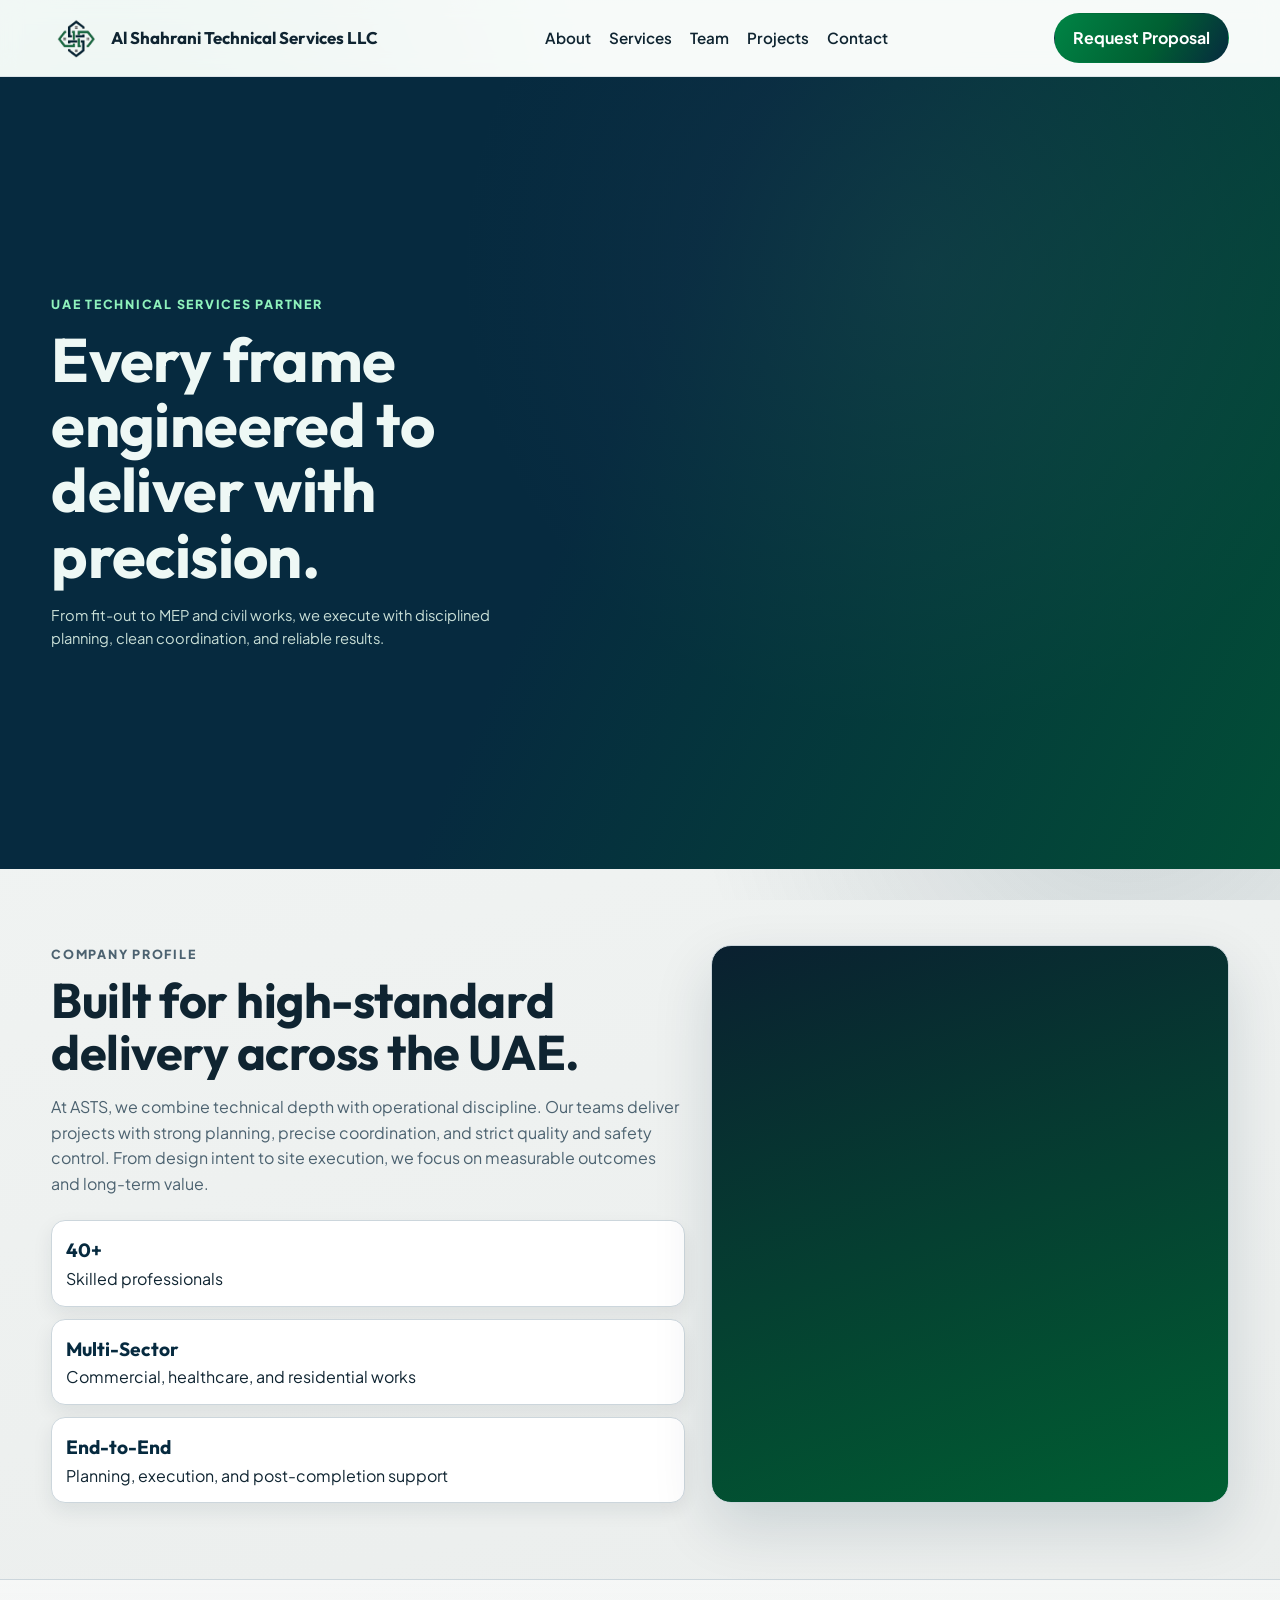
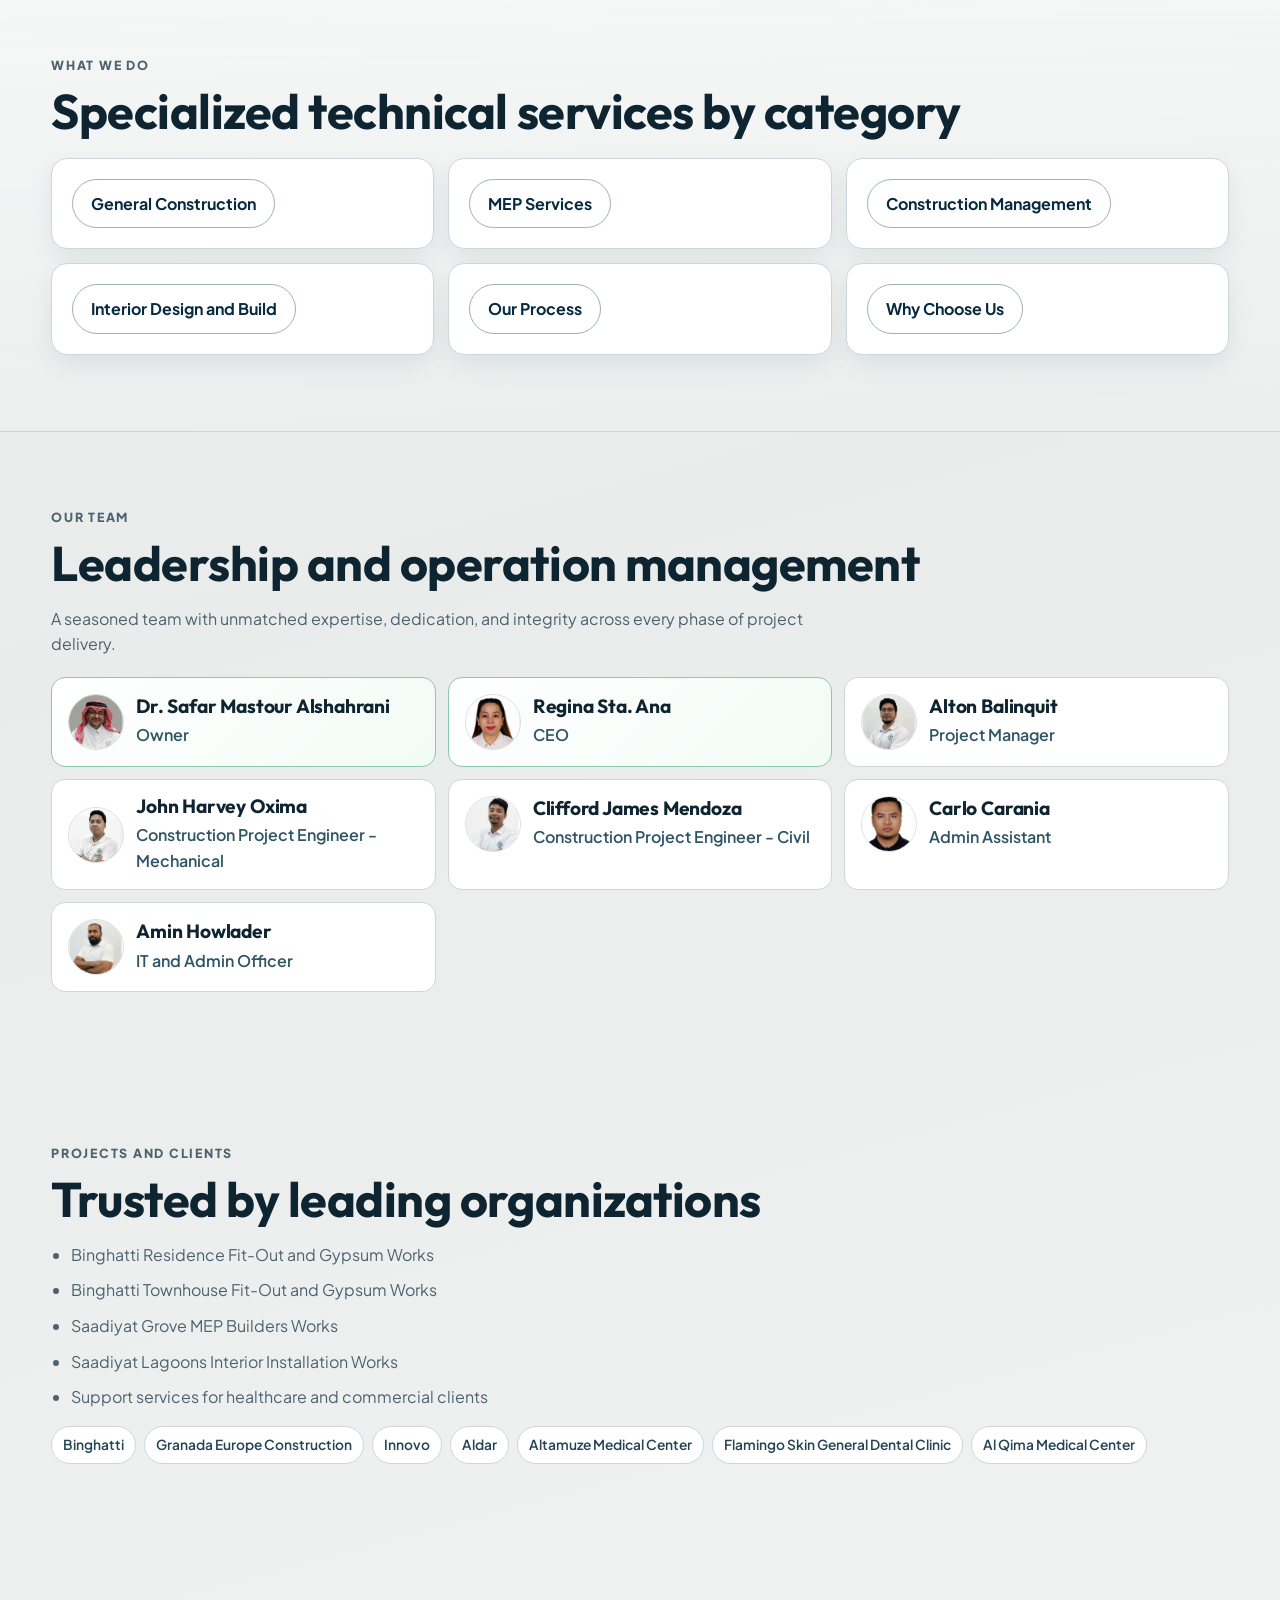
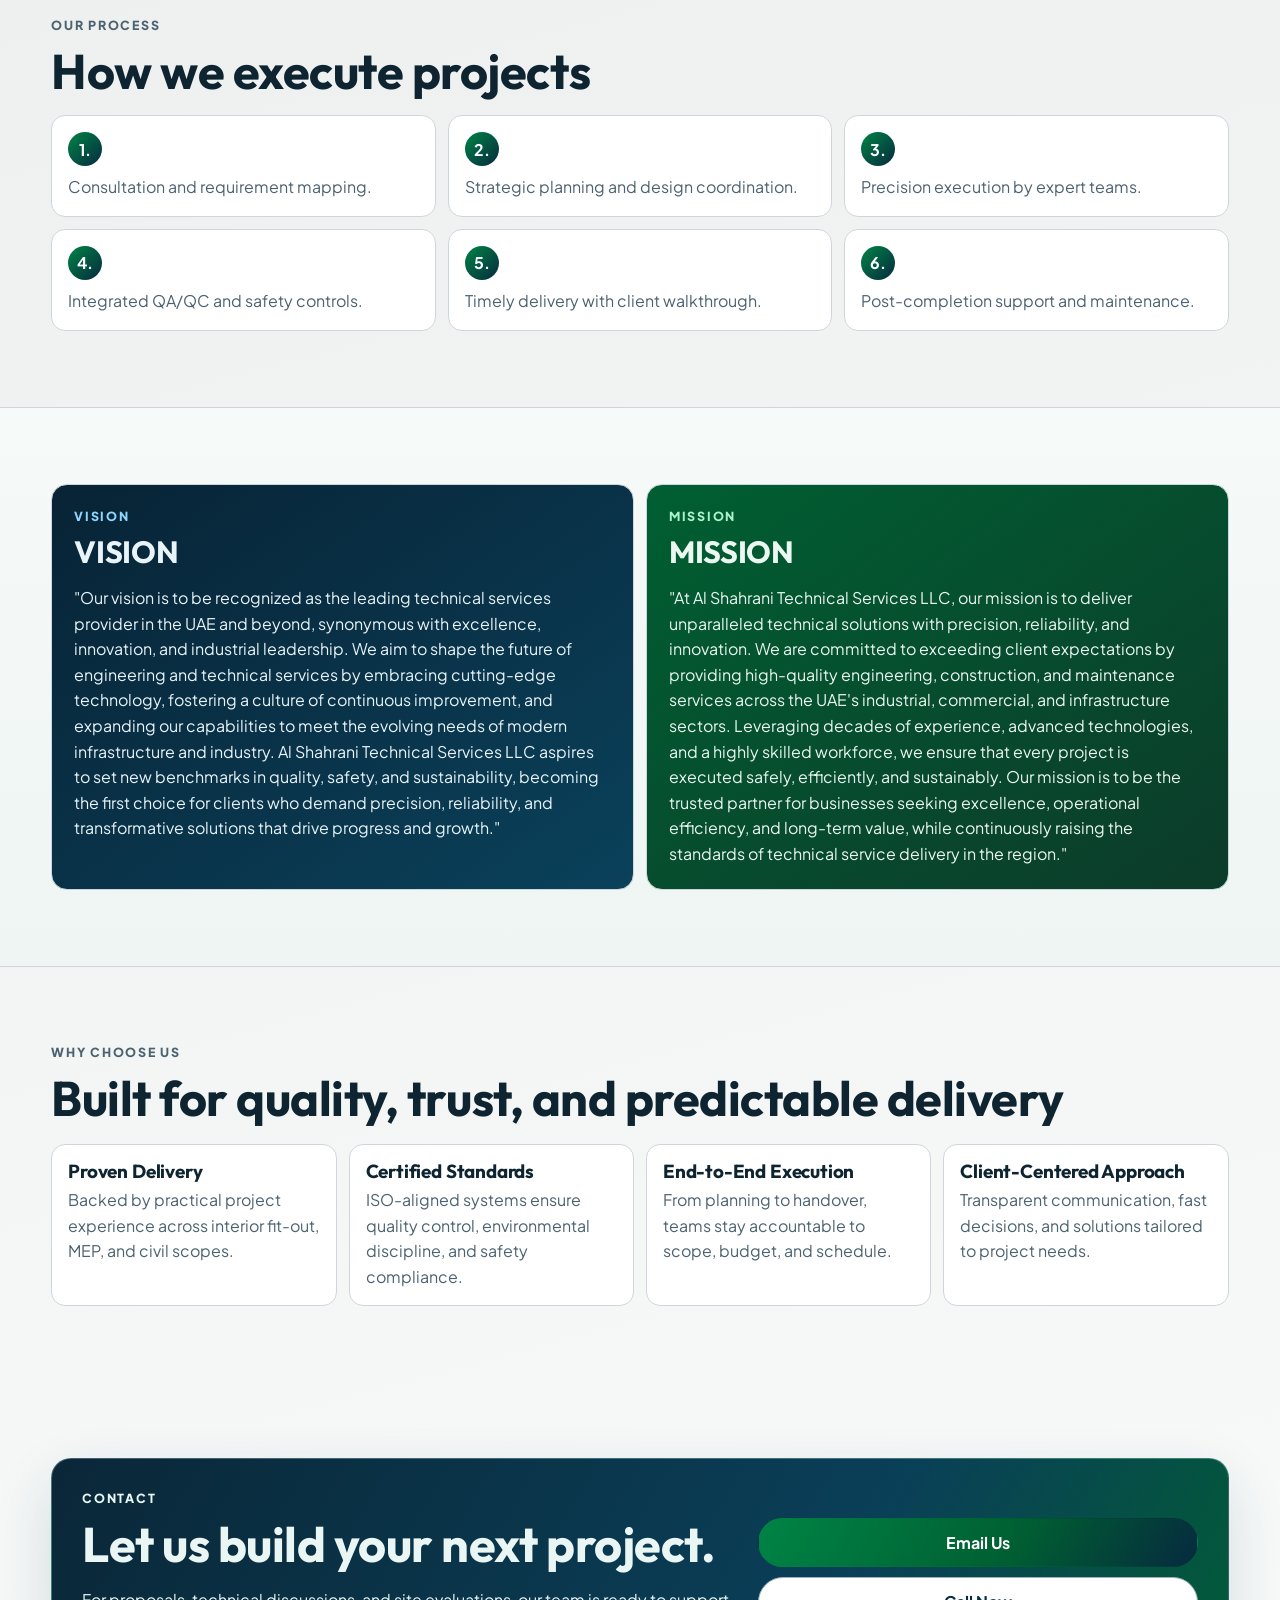
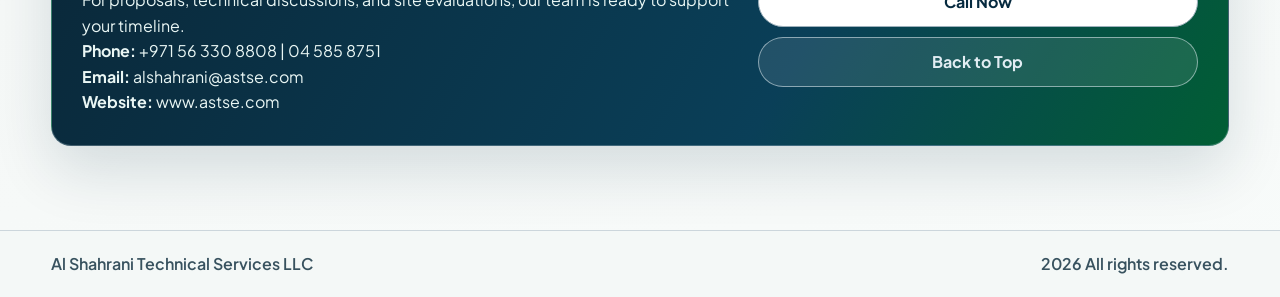
==== index.html @ 34d8490c "Fix homepage slideshow visibility and refresh CSS cache" ====
﻿<!DOCTYPE html>
<html lang="en">
<head>
    <meta charset="UTF-8">
    <meta name="viewport" content="width=device-width, initial-scale=1.0">
    <meta name="description" content="Al Shahrani Technical Services LLC delivers construction, interior fit-out, MEP, and facilities services across the UAE.">
    <title>Al Shahrani Technical Services LLC</title>
    <link rel="preconnect" href="https://fonts.googleapis.com">
    <link rel="preconnect" href="https://fonts.gstatic.com" crossorigin>
    <link href="https://fonts.googleapis.com/css2?family=Outfit:wght@400;500;600;700;800&family=Plus+Jakarta+Sans:wght@400;500;600;700&display=swap" rel="stylesheet">
    <link rel="stylesheet" href="styles.css?v=asts-pro-2">
</head>
<body>
    <div class="site-bg" aria-hidden="true"></div>

    <header class="header">
        <div class="container nav">
            <a href="#top" class="brand">
                <img class="brand-mark" src="logo.png" alt="Al Shahrani Technical Services logo">
                <span class="brand-text">Al Shahrani Technical Services LLC</span>
            </a>
            <nav class="nav-links" aria-label="Primary">
                <a href="#about">About</a>
                <a href="#services">Services</a>
                <a href="#team">Team</a>
                <a href="#projects">Projects</a>
                <a href="#contact">Contact</a>
            </nav>
            <a class="btn btn-primary" href="#contact">Request Proposal</a>
        </div>
    </header>

    <main id="top">
        <section class="hero">
            <div class="hero-bg" aria-hidden="true">
                <div class="hero-bg-slide slide-a"></div>
                <div class="hero-bg-slide slide-b"></div>
                <div class="hero-bg-slide slide-c"></div>
            </div>
            <div class="hero-overlay" aria-hidden="true"></div>

            <div class="container hero-content">
                <p class="eyebrow">UAE Technical Services Partner</p>
                <h1>Every frame engineered to deliver with precision.</h1>
                <p class="hero-lead">From fit-out to MEP and civil works, we execute with disciplined planning, clean coordination, and reliable results.</p>
            </div>
        </section>

        <section id="about" class="section">
            <div class="container split">
                <div>
                    <p class="section-tag">Company Profile</p>
                    <h2>Built for high-standard delivery across the UAE.</h2>
                    <p>At ASTS, we combine technical depth with operational discipline. Our teams deliver projects with strong planning, precise coordination, and strict quality and safety control. From design intent to site execution, we focus on measurable outcomes and long-term value.</p>
                    <div class="inline-cards">
                        <article>
                            <strong>40+</strong>
                            <span>Skilled professionals</span>
                        </article>
                        <article>
                            <strong>Multi-Sector</strong>
                            <span>Commercial, healthcare, and residential works</span>
                        </article>
                        <article>
                            <strong>End-to-End</strong>
                            <span>Planning, execution, and post-completion support</span>
                        </article>
                    </div>
                </div>
                <div class="art-panel" aria-hidden="true"></div>
            </div>
        </section>

        <section id="services" class="section services">
            <div class="container">
                <p class="section-tag">What We Do</p>
                <h2>Specialized technical services by category</h2>
                <div class="service-grid">
                    <article class="service-card">
                        <a class="btn btn-secondary service-link" href="service-details.html?tab=general-construction">General Construction</a>
                    </article>
                    <article class="service-card">
                        <a class="btn btn-secondary service-link" href="service-details.html?tab=mep-services">MEP Services</a>
                    </article>
                    <article class="service-card">
                        <a class="btn btn-secondary service-link" href="service-details.html?tab=construction-management">Construction Management</a>
                    </article>
                    <article class="service-card">
                        <a class="btn btn-secondary service-link" href="service-details.html?tab=interior-design-build">Interior Design and Build</a>
                    </article>
                    <article class="service-card">
                        <a class="btn btn-secondary service-link" href="service-details.html?tab=our-process">Our Process</a>
                    </article>
                    <article class="service-card">
                        <a class="btn btn-secondary service-link" href="service-details.html?tab=why-choose-us">Why Choose Us</a>
                    </article>
                </div>
            </div>
        </section>

        <section id="team" class="section team">
            <div class="container">
                <p class="section-tag">Our Team</p>
                <h2>Leadership and operation management</h2>
                <p class="intro">A seasoned team with unmatched expertise, dedication, and integrity across every phase of project delivery.</p>
                <div class="team-grid">
                    <article class="member featured">
                        <div class="member-head">
                            <img class="member-photo" src="safar.png" alt="Dr. Safar Mastour Alshahrani">
                            <div>
                                <h3>Dr. Safar Mastour Alshahrani</h3>
                                <p>Owner</p>
                            </div>
                        </div>
                    </article>
                    <article class="member featured">
                        <div class="member-head">
                            <img class="member-photo" src="regina.png" alt="Regina Sta. Ana">
                            <div>
                                <h3>Regina Sta. Ana</h3>
                                <p>CEO</p>
                            </div>
                        </div>
                    </article>
                    <article class="member">
                        <div class="member-head">
                            <img class="member-photo" src="alton.png" alt="Alton Balinquit">
                            <div>
                                <h3>Alton Balinquit</h3>
                                <p>Project Manager</p>
                            </div>
                        </div>
                    </article>
                    <article class="member">
                        <div class="member-head">
                            <img class="member-photo" src="john.png" alt="John Harvey Oxima">
                            <div>
                                <h3>John Harvey Oxima</h3>
                                <p>Construction Project Engineer - Mechanical</p>
                            </div>
                        </div>
                    </article>
                    <article class="member">
                        <div class="member-head">
                            <img class="member-photo" src="clifford.png" alt="Clifford James Mendoza">
                            <div>
                                <h3>Clifford James Mendoza</h3>
                                <p>Construction Project Engineer - Civil</p>
                            </div>
                        </div>
                    </article>
                    <article class="member">
                        <div class="member-head">
                            <img class="member-photo" src="carlo.png" alt="Carlo Carania">
                            <div>
                                <h3>Carlo Carania</h3>
                                <p>Admin Assistant</p>
                            </div>
                        </div>
                    </article>
                    <article class="member">
                        <div class="member-head">
                            <img class="member-photo" src="amin.png" alt="Amin Howlader">
                            <div>
                                <h3>Amin Howlader</h3>
                                <p>IT and Admin Officer</p>
                            </div>
                        </div>
                    </article>
                </div>
            </div>
        </section>

        <section id="projects" class="section projects">
            <div class="container">
                <div>
                    <p class="section-tag">Projects and Clients</p>
                    <h2>Trusted by leading organizations</h2>
                    <ul class="project-list">
                        <li>Binghatti Residence Fit-Out and Gypsum Works</li>
                        <li>Binghatti Townhouse Fit-Out and Gypsum Works</li>
                        <li>Saadiyat Grove MEP Builders Works</li>
                        <li>Saadiyat Lagoons Interior Installation Works</li>
                        <li>Support services for healthcare and commercial clients</li>
                    </ul>
                    <div class="client-chips">
                        <span>Binghatti</span>
                        <span>Granada Europe Construction</span>
                        <span>Innovo</span>
                        <span>Aldar</span>
                        <span>Altamuze Medical Center</span>
                        <span>Flamingo Skin General Dental Clinic</span>
                        <span>Al Qima Medical Center</span>
                    </div>
                </div>
            </div>
        </section>

        <section class="section process">
            <div class="container">
                <p class="section-tag">Our Process</p>
                <h2>How we execute projects</h2>
                <div class="process-grid">
                    <article><strong>1.</strong><p>Consultation and requirement mapping.</p></article>
                    <article><strong>2.</strong><p>Strategic planning and design coordination.</p></article>
                    <article><strong>3.</strong><p>Precision execution by expert teams.</p></article>
                    <article><strong>4.</strong><p>Integrated QA/QC and safety controls.</p></article>
                    <article><strong>5.</strong><p>Timely delivery with client walkthrough.</p></article>
                    <article><strong>6.</strong><p>Post-completion support and maintenance.</p></article>
                </div>
            </div>
        </section>

        <section class="section vm">
            <div class="container vm-grid">
                <article class="vm-card vision">
                    <p class="section-tag">Vision</p>
                    <h2>VISION</h2>
                    <p>"Our vision is to be recognized as the leading technical services provider in the UAE and beyond, synonymous with excellence, innovation, and industrial leadership. We aim to shape the future of engineering and technical services by embracing cutting-edge technology, fostering a culture of continuous improvement, and expanding our capabilities to meet the evolving needs of modern infrastructure and industry. Al Shahrani Technical Services LLC aspires to set new benchmarks in quality, safety, and sustainability, becoming the first choice for clients who demand precision, reliability, and transformative solutions that drive progress and growth."</p>
                </article>
                <article class="vm-card mission">
                    <p class="section-tag">Mission</p>
                    <h2>MISSION</h2>
                    <p>"At Al Shahrani Technical Services LLC, our mission is to deliver unparalleled technical solutions with precision, reliability, and innovation. We are committed to exceeding client expectations by providing high-quality engineering, construction, and maintenance services across the UAE's industrial, commercial, and infrastructure sectors. Leveraging decades of experience, advanced technologies, and a highly skilled workforce, we ensure that every project is executed safely, efficiently, and sustainably. Our mission is to be the trusted partner for businesses seeking excellence, operational efficiency, and long-term value, while continuously raising the standards of technical service delivery in the region."</p>
                </article>
            </div>
        </section>

        <section class="section why">
            <div class="container">
                <p class="section-tag">Why Choose Us</p>
                <h2>Built for quality, trust, and predictable delivery</h2>
                <div class="why-grid">
                    <article>
                        <h3>Proven Delivery</h3>
                        <p>Backed by practical project experience across interior fit-out, MEP, and civil scopes.</p>
                    </article>
                    <article>
                        <h3>Certified Standards</h3>
                        <p>ISO-aligned systems ensure quality control, environmental discipline, and safety compliance.</p>
                    </article>
                    <article>
                        <h3>End-to-End Execution</h3>
                        <p>From planning to handover, teams stay accountable to scope, budget, and schedule.</p>
                    </article>
                    <article>
                        <h3>Client-Centered Approach</h3>
                        <p>Transparent communication, fast decisions, and solutions tailored to project needs.</p>
                    </article>
                </div>
            </div>
        </section>

        <section id="contact" class="section contact">
            <div class="container contact-box">
                <div>
                    <p class="section-tag">Contact</p>
                    <h2>Let us build your next project.</h2>
                    <p>For proposals, technical discussions, and site evaluations, our team is ready to support your timeline.</p>
                    <p class="contact-lines"><strong>Phone:</strong> +971 56 330 8808 | 04 585 8751</p>
                    <p class="contact-lines"><strong>Email:</strong> alshahrani@astse.com</p>
                    <p class="contact-lines"><strong>Website:</strong> www.astse.com</p>
                </div>
                <div class="contact-actions">
                    <a class="btn btn-primary" href="mailto:alshahrani@astse.com">Email Us</a>
                    <a class="btn btn-secondary" href="tel:+971563308808">Call Now</a>
                    <a class="btn btn-ghost" href="#top">Back to Top</a>
                </div>
            </div>
        </section>
    </main>

    <footer class="footer">
        <div class="container footer-wrap">
            <p>Al Shahrani Technical Services LLC</p>
            <p><span id="year"></span> All rights reserved.</p>
        </div>
    </footer>

    <script>
        document.getElementById("year").textContent = new Date().getFullYear();
    </script>
</body>
</html>
---- styles.css ----
﻿:root {
    --bg: #e9eceb;
    --ink: #0f2431;
    --muted: #4c6270;
    --brand: #008445;
    --brand-strong: #005f32;
    --navy: #062a3f;
    --card: #ffffff;
    --line: #ccd6dc;
    --shadow: 0 24px 60px rgba(6, 42, 63, 0.14);
}

* {
    box-sizing: border-box;
    margin: 0;
    padding: 0;
}

html {
    scroll-behavior: smooth;
}

body {
    font-family: "Plus Jakarta Sans", "Segoe UI", sans-serif;
    color: var(--ink);
    background: linear-gradient(165deg, #f4f7f6 0%, #e9eceb 42%, #f8fbfa 100%);
    line-height: 1.6;
    overflow-x: hidden;
}

.site-bg {
    position: fixed;
    inset: 0;
    pointer-events: none;
    background:
        radial-gradient(circle at 8% 16%, rgba(0, 132, 69, 0.16) 0%, transparent 35%),
        radial-gradient(circle at 88% 84%, rgba(6, 42, 63, 0.14) 0%, transparent 32%);
    z-index: -2;
}

.container {
    width: min(1180px, 92%);
    margin: 0 auto;
}

.header {
    position: sticky;
    top: 0;
    z-index: 40;
    border-bottom: 1px solid rgba(204, 214, 220, 0.6);
    background: rgba(248, 251, 250, 0.78);
    backdrop-filter: blur(10px);
}

.nav {
    min-height: 76px;
    display: flex;
    align-items: center;
    justify-content: space-between;
    gap: 18px;
}

.brand {
    text-decoration: none;
    display: flex;
    align-items: center;
    gap: 10px;
}

.brand-mark {
    width: 50px;
    height: 50px;
    object-fit: contain;
}

.brand-text {
    font-family: "Outfit", sans-serif;
    font-weight: 700;
    font-size: 1.06rem;
    color: var(--ink);
}

.nav-links {
    display: flex;
    align-items: center;
    gap: 18px;
}

.nav-links a {
    text-decoration: none;
    color: var(--ink);
    font-weight: 600;
    font-size: 0.95rem;
}

.btn {
    text-decoration: none;
    border-radius: 999px;
    padding: 11px 18px;
    font-weight: 700;
    border: 1px solid transparent;
    transition: transform 0.24s ease, box-shadow 0.24s ease, background-color 0.24s ease, color 0.24s ease;
}

.btn:hover {
    transform: translateY(-2px);
    box-shadow: 0 12px 30px rgba(6, 42, 63, 0.2);
}

.btn-primary {
    color: #fff;
    background: linear-gradient(120deg, var(--brand) 0%, var(--brand-strong) 58%, var(--navy) 100%);
}

.btn-secondary {
    color: var(--navy);
    background: #fff;
    border-color: #9db0bb;
}

.btn-ghost {
    color: #e2edf3;
    background: rgba(255, 255, 255, 0.1);
    border-color: rgba(226, 237, 243, 0.55);
}

.hero {
    position: relative;
    min-height: 88vh;
    display: grid;
    align-items: center;
    overflow: hidden;
    background: #062a3f;
}

.hero-bg,
.hero-overlay,
.hero-content {
    grid-area: 1 / 1;
}

.hero-bg {
    position: absolute;
    inset: 0;
    z-index: 0;
}

.hero-bg-slide {
    position: absolute;
    inset: 0;
    background-size: cover;
    background-position: center;
    opacity: 0;
    transform: scale(1.08);
    animation: heroBgFade 24s infinite ease-in-out;
}

.hero-bg-slide.slide-a {
    background-image: url("home-1.jpg");
    background-position: center 42%;
    animation-delay: 0s;
}

.hero-bg-slide.slide-b {
    background-image: url("home-2.jpg");
    background-position: center 46%;
    animation-delay: 8s;
}

.hero-bg-slide.slide-c {
    background-image: url("home-3.jpg");
    background-position: center 40%;
    animation-delay: 16s;
}

.hero-overlay {
    position: absolute;
    inset: 0;
    z-index: 1;
    background:
        linear-gradient(115deg, rgba(6, 42, 63, 0.9) 0%, rgba(6, 42, 63, 0.74) 47%, rgba(0, 95, 50, 0.68) 100%),
        radial-gradient(circle at 72% 24%, rgba(255, 255, 255, 0.14) 0%, transparent 42%);
}

.hero-content {
    position: relative;
    z-index: 2;
    color: #eef8f5;
    padding: 70px 0;
}

.eyebrow,
.section-tag {
    letter-spacing: 0.14em;
    text-transform: uppercase;
    font-weight: 800;
    font-size: 0.78rem;
    color: #8ef2bc;
}

h1,
h2,
h3 {
    font-family: "Outfit", sans-serif;
    line-height: 1.06;
    letter-spacing: -0.01em;
}

h1 {
    font-size: clamp(2.2rem, 4.8vw, 4.8rem);
    margin-top: 12px;
    max-width: 14ch;
}

.hero-lead {
    margin-top: 16px;
    max-width: 40ch;
    color: #c9dfd7;
    font-size: 0.92rem;
}

.hero-content .eyebrow,
.hero-content h1,
.hero-content .hero-lead {
    opacity: 0;
    transform: translateY(16px);
    animation: heroTextIn 1s ease forwards;
}

.hero-content .eyebrow {
    animation-delay: 0.25s;
}

.hero-content h1 {
    animation-delay: 0.55s;
}

.hero-content .hero-lead {
    animation-delay: 0.9s;
}

.section {
    padding: 76px 0;
}

.section h2 {
    font-size: clamp(2rem, 3.8vw, 3.2rem);
    margin: 10px 0 16px;
    color: var(--ink);
}

.section p {
    color: var(--muted);
}

.split {
    display: grid;
    grid-template-columns: 1.1fr 0.9fr;
    gap: 26px;
    align-items: stretch;
}

.inline-cards {
    margin-top: 24px;
    display: grid;
    gap: 12px;
}

.inline-cards article {
    background: #fff;
    border: 1px solid var(--line);
    border-radius: 14px;
    padding: 14px;
    box-shadow: 0 8px 20px rgba(15, 36, 49, 0.08);
}

.inline-cards strong {
    display: block;
    color: var(--navy);
    font-family: "Outfit", sans-serif;
    font-size: 1.2rem;
}

.art-panel {
    border-radius: 20px;
    border: 1px solid var(--line);
    background: linear-gradient(160deg, #0a2030 0%, #005f32 100%);
    box-shadow: var(--shadow);
    min-height: 380px;
}

.services {
    background: linear-gradient(180deg, rgba(255, 255, 255, 0.5) 0%, rgba(235, 241, 239, 0.7) 100%);
    border-top: 1px solid var(--line);
    border-bottom: 1px solid var(--line);
}

.service-grid {
    margin-top: 20px;
    display: grid;
    grid-template-columns: repeat(3, minmax(0, 1fr));
    gap: 14px;
}

.service-card {
    background: var(--card);
    border: 1px solid var(--line);
    border-radius: 16px;
    padding: 20px;
    box-shadow: 0 10px 24px rgba(15, 36, 49, 0.08);
    display: flex;
    flex-direction: column;
    gap: 10px;
}

.service-card h3 {
    font-size: 1.42rem;
}

.service-link {
    margin-top: auto;
    width: fit-content;
}

.team .intro {
    max-width: 68ch;
}

.team-grid {
    margin-top: 20px;
    display: grid;
    grid-template-columns: repeat(3, minmax(0, 1fr));
    gap: 12px;
}

.member {
    border: 1px solid var(--line);
    background: #fff;
    border-radius: 14px;
    padding: 16px;
}

.member-head {
    display: flex;
    align-items: center;
    gap: 12px;
}

.member-photo {
    width: 56px;
    height: 56px;
    border-radius: 50%;
    flex: 0 0 56px;
    display: block;
    object-fit: cover;
    border: 1px solid rgba(6, 42, 63, 0.15);
}

.member h3 {
    font-size: 1.2rem;
    margin-bottom: 6px;
}

.member p {
    color: #2f5565;
    font-weight: 600;
}

.member.featured {
    background: linear-gradient(135deg, #ffffff 0%, #f2fbf6 100%);
    border-color: #8bc9ac;
}

.certifications {
    background: linear-gradient(180deg, #0a2436 0%, #071f2e 100%);
}

.certifications .section-tag,
.certifications h2 {
    color: #eef8f5;
}

.cert-badges {
    margin-top: 18px;
    display: grid;
    grid-template-columns: repeat(3, minmax(0, 1fr));
    gap: 12px;
}

.cert-badges img {
    width: 100%;
    max-width: 190px;
    aspect-ratio: 1 / 1;
    justify-self: start;
    object-fit: contain;
    background: rgba(255, 255, 255, 0.1);
    border: 1px solid rgba(201, 223, 235, 0.24);
    border-radius: 14px;
    padding: 10px;
}

.cert-grid {
    margin-top: 20px;
    display: grid;
    grid-template-columns: repeat(4, minmax(0, 1fr));
    gap: 12px;
}

.cert-grid article {
    border: 1px solid rgba(201, 223, 235, 0.22);
    background: rgba(255, 255, 255, 0.06);
    border-radius: 14px;
    padding: 18px;
}

.cert-grid h3 {
    color: #f5fcfa;
    font-size: 1.25rem;
    margin-bottom: 8px;
}

.cert-grid p {
    color: #bdd0d8;
}

.project-list {
    margin-top: 14px;
    padding-left: 20px;
    color: var(--muted);
}

.project-list li {
    margin-bottom: 10px;
}

.client-chips {
    margin-top: 16px;
    display: flex;
    flex-wrap: wrap;
    gap: 8px;
}

.client-chips span {
    border-radius: 999px;
    border: 1px solid var(--line);
    background: #fff;
    padding: 7px 11px;
    font-size: 0.86rem;
    font-weight: 600;
    color: #244353;
}

.process-grid {
    margin-top: 18px;
    display: grid;
    grid-template-columns: repeat(3, minmax(0, 1fr));
    gap: 12px;
}

.process-grid article {
    background: #fff;
    border: 1px solid var(--line);
    border-radius: 14px;
    padding: 16px;
}

.process-grid strong {
    display: inline-grid;
    width: 34px;
    height: 34px;
    place-items: center;
    border-radius: 50%;
    background: linear-gradient(135deg, var(--brand), var(--navy));
    color: #fff;
    margin-bottom: 8px;
}

.vm {
    background: linear-gradient(180deg, #f6faf9 0%, #eef5f2 100%);
    border-top: 1px solid var(--line);
    border-bottom: 1px solid var(--line);
}

.vm-grid {
    display: grid;
    grid-template-columns: 1fr 1fr;
    gap: 12px;
}

.vm-card {
    border-radius: 16px;
    border: 1px solid var(--line);
    padding: 22px;
}

.vm-card h2 {
    font-size: clamp(1.6rem, 2.4vw, 2.3rem);
}

.vm-card.vision {
    background: linear-gradient(145deg, #082335 0%, #0a415b 100%);
}

.vm-card.vision h2,
.vm-card.vision p {
    color: #e8f4f8;
}

.vm-card.vision .section-tag {
    color: #8ed7ff;
}

.vm-card.mission {
    background: linear-gradient(145deg, #005f32 0%, #0c3b2a 100%);
}

.vm-card.mission h2,
.vm-card.mission p {
    color: #ebf7f1;
}

.vm-card.mission .section-tag {
    color: #aff2ca;
}

.why-grid {
    margin-top: 20px;
    display: grid;
    grid-template-columns: repeat(4, minmax(0, 1fr));
    gap: 12px;
}

.why-grid article {
    background: #fff;
    border: 1px solid var(--line);
    border-radius: 14px;
    padding: 16px;
}

.why-grid h3 {
    font-size: 1.18rem;
    margin-bottom: 6px;
}

.contact {
    padding-bottom: 84px;
}

.contact-box {
    background: linear-gradient(120deg, #0a2738 0%, #0a3f58 64%, #015e34 100%);
    border: 1px solid rgba(196, 223, 232, 0.3);
    border-radius: 20px;
    padding: 30px;
    display: grid;
    grid-template-columns: 1.2fr 0.8fr;
    gap: 16px;
    box-shadow: var(--shadow);
}

.contact-box h2,
.contact-box .section-tag,
.contact-box p,
.contact-lines {
    color: #e9f6f4;
}

.contact-actions {
    display: flex;
    flex-direction: column;
    gap: 10px;
    justify-content: center;
}

.contact-actions .btn {
    text-align: center;
}

.footer {
    border-top: 1px solid var(--line);
    background: #f4f8f7;
    padding: 20px 0;
}

.footer-wrap {
    display: flex;
    justify-content: space-between;
    gap: 8px;
    flex-wrap: wrap;
}

.footer-wrap p {
    font-weight: 600;
    color: #38525f;
}

@keyframes heroBgFade {
    0% {
        opacity: 1;
        transform: scale(1.08) translateX(0);
    }
    28% {
        opacity: 1;
    }
    36% {
        opacity: 0;
        transform: scale(1.02) translateX(-1.5%);
    }
    100% {
        opacity: 0;
        transform: scale(1.08) translateX(0);
    }
}

@keyframes heroTextIn {
    0% {
        opacity: 0;
        transform: translateY(16px);
    }
    100% {
        opacity: 1;
        transform: translateY(0);
    }
}

@media (max-width: 1024px) {
    .nav {
        flex-wrap: wrap;
        padding: 10px 0;
    }

    .nav-links {
        order: 3;
        width: 100%;
        overflow-x: auto;
        padding-bottom: 6px;
    }

    .hero {
        min-height: 74vh;
    }

    .split,
    .vm-grid,
    .contact-box,
    .service-grid,
    .team-grid,
    .cert-badges,
    .cert-grid,
    .process-grid,
    .why-grid {
        grid-template-columns: 1fr;
    }
}

@media (max-width: 700px) {
    .container {
        width: min(1180px, 94%);
    }

    .section {
        padding: 52px 0;
    }

    .hero-content {
        padding: 54px 0;
    }

    .contact-actions .btn,
    .header .btn {
        text-align: center;
    }

    .brand-text {
        font-size: 0.95rem;
    }
}
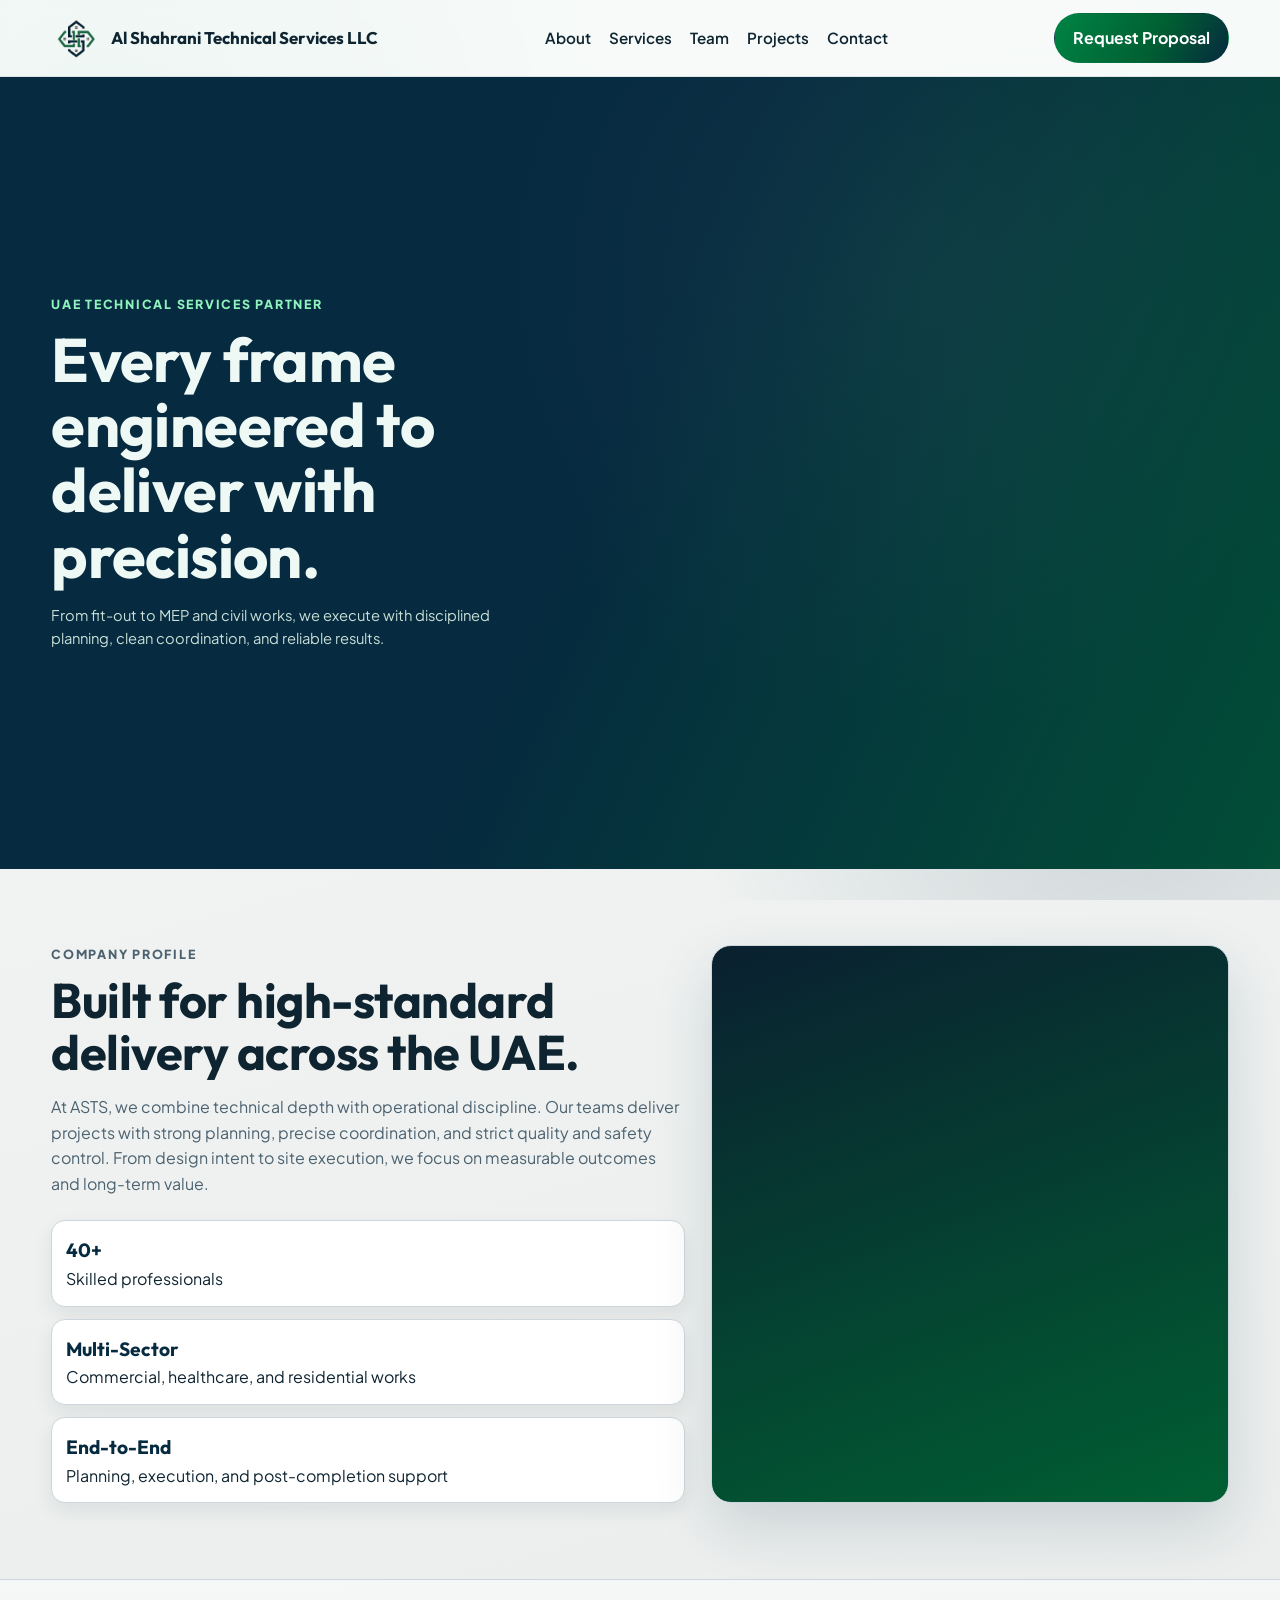
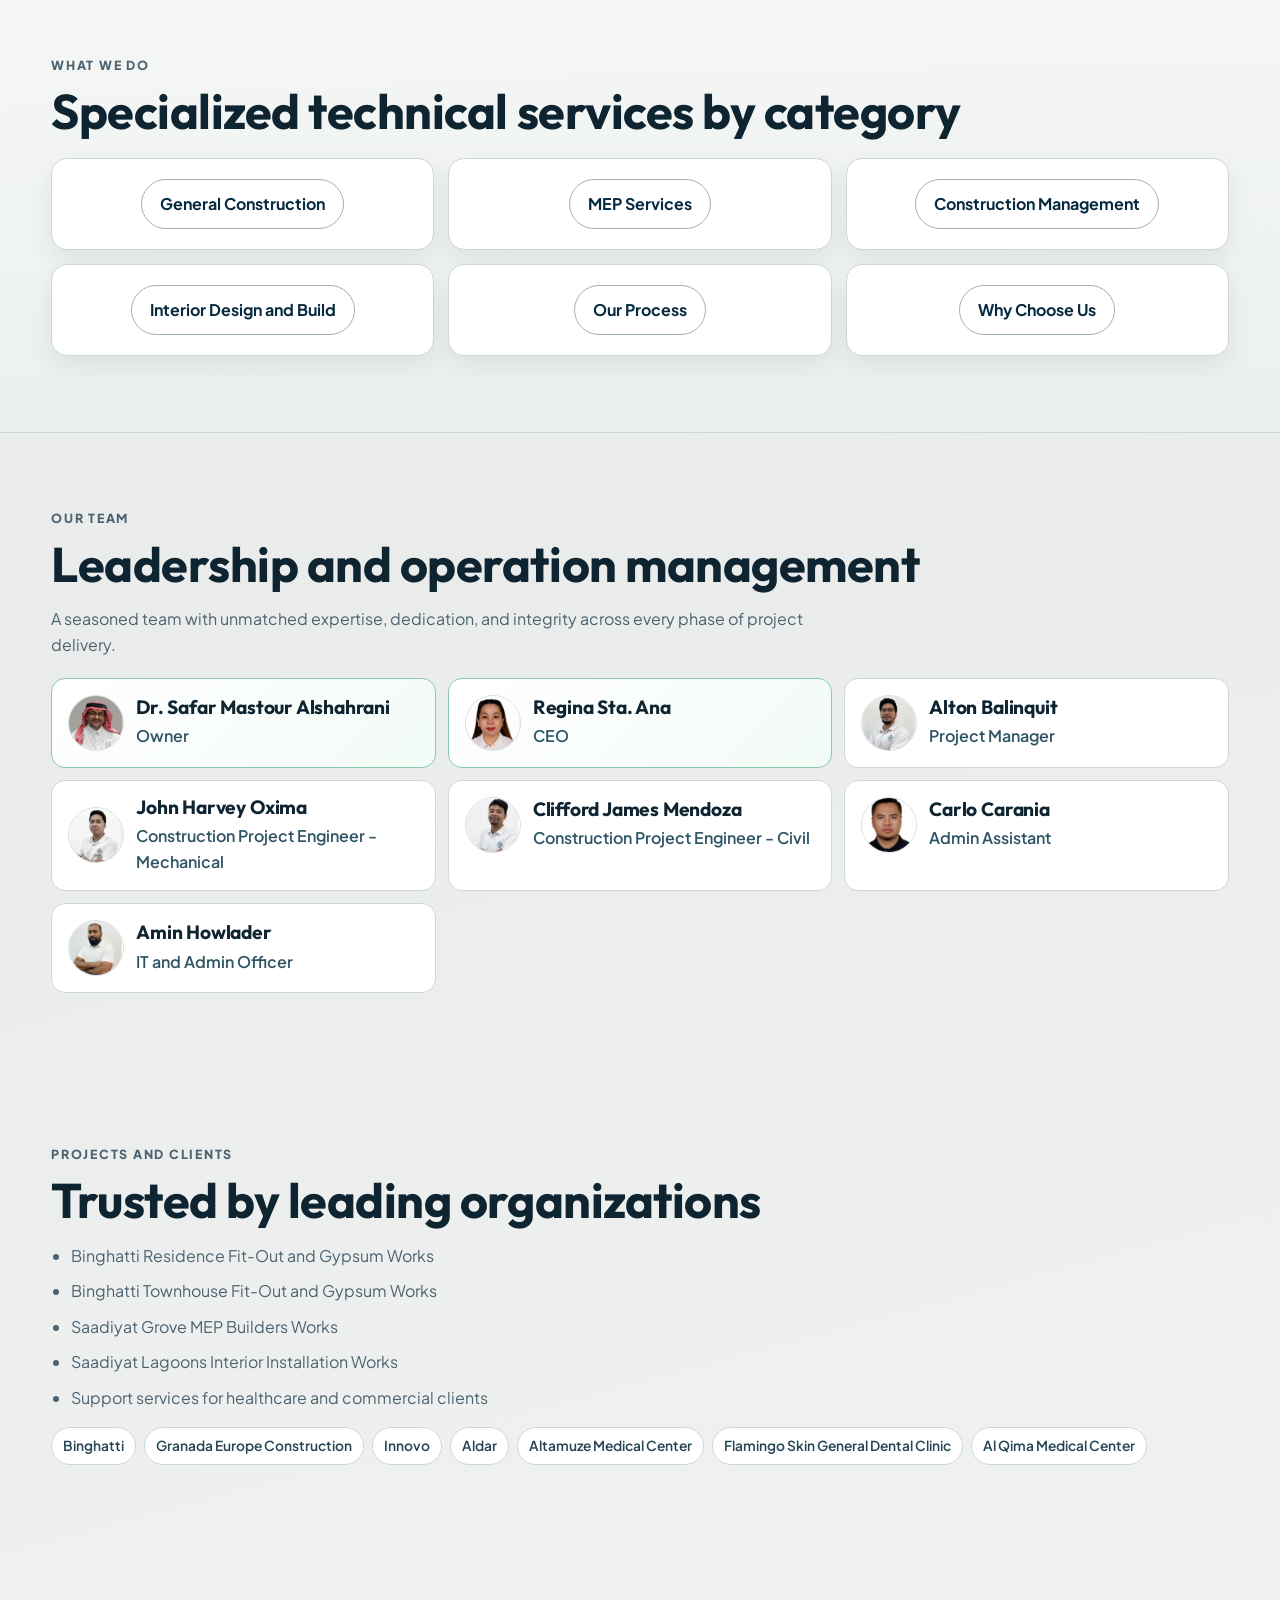
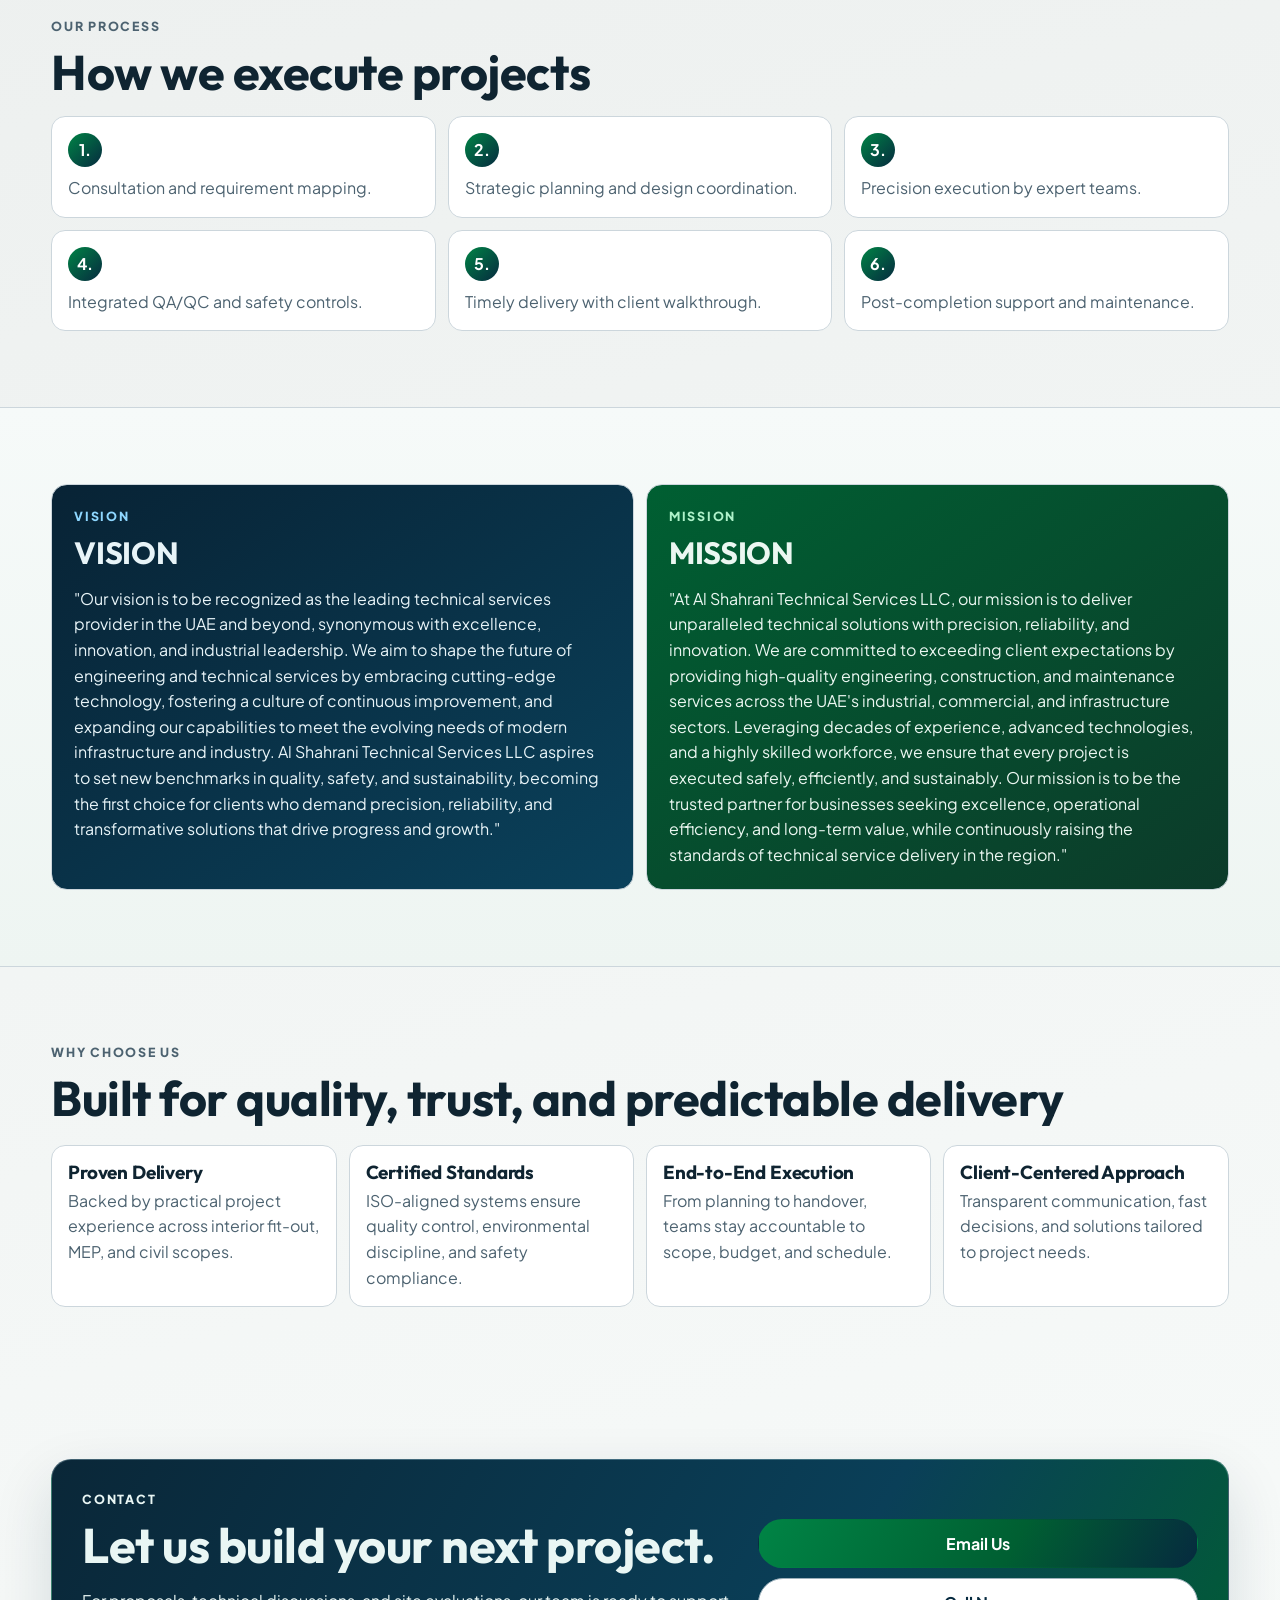
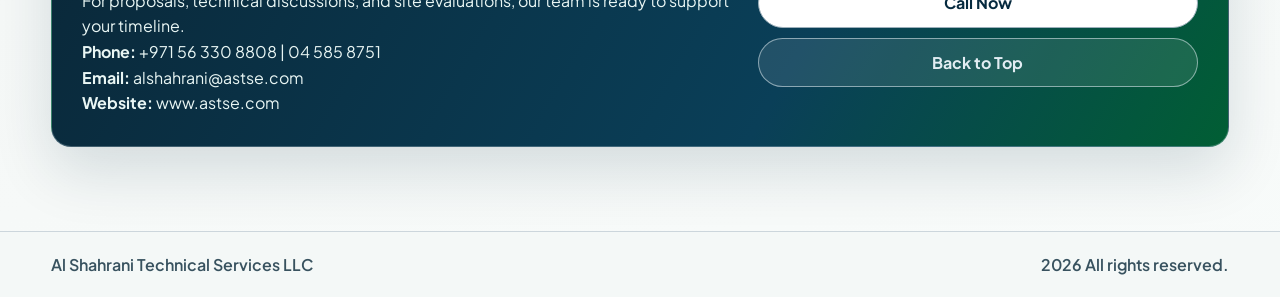
==== commit 1b9183b1: "Improve mobile responsiveness, fix slideshow assets, and enforce hero video autoplay loop" ====
--- a/index.html
+++ b/index.html
@@ -8,7 +8,7 @@
     <link rel="preconnect" href="https://fonts.googleapis.com">
     <link rel="preconnect" href="https://fonts.gstatic.com" crossorigin>
     <link href="https://fonts.googleapis.com/css2?family=Outfit:wght@400;500;600;700;800&family=Plus+Jakarta+Sans:wght@400;500;600;700&display=swap" rel="stylesheet">
-    <link rel="stylesheet" href="styles.css?v=asts-pro-2">
+    <link rel="stylesheet" href="styles.css?v=asts-pro-1">
 </head>
 <body>
     <div class="site-bg" aria-hidden="true"></div>
@@ -16,7 +16,7 @@
     <header class="header">
         <div class="container nav">
             <a href="#top" class="brand">
-                <img class="brand-mark" src="logo.png" alt="Al Shahrani Technical Services logo">
+                <img class="brand-mark" src="Image/logo.png" alt="Al Shahrani Technical Services logo">
                 <span class="brand-text">Al Shahrani Technical Services LLC</span>
             </a>
             <nav class="nav-links" aria-label="Primary">
@@ -33,9 +33,9 @@
     <main id="top">
         <section class="hero">
             <div class="hero-bg" aria-hidden="true">
-                <div class="hero-bg-slide slide-a"></div>
-                <div class="hero-bg-slide slide-b"></div>
-                <div class="hero-bg-slide slide-c"></div>
+                <video class="hero-video" autoplay muted loop playsinline webkit-playsinline preload="auto">
+                    <source src="video.mp4" type="video/mp4">
+                </video>
             </div>
             <div class="hero-overlay" aria-hidden="true"></div>
 
@@ -106,7 +106,7 @@
                 <div class="team-grid">
                     <article class="member featured">
                         <div class="member-head">
-                            <img class="member-photo" src="safar.png" alt="Dr. Safar Mastour Alshahrani">
+                            <img class="member-photo" src="Image/safar.png" alt="Dr. Safar Mastour Alshahrani">
                             <div>
                                 <h3>Dr. Safar Mastour Alshahrani</h3>
                                 <p>Owner</p>
@@ -115,7 +115,7 @@
                     </article>
                     <article class="member featured">
                         <div class="member-head">
-                            <img class="member-photo" src="regina.png" alt="Regina Sta. Ana">
+                            <img class="member-photo" src="Image/regina.png" alt="Regina Sta. Ana">
                             <div>
                                 <h3>Regina Sta. Ana</h3>
                                 <p>CEO</p>
@@ -124,7 +124,7 @@
                     </article>
                     <article class="member">
                         <div class="member-head">
-                            <img class="member-photo" src="alton.png" alt="Alton Balinquit">
+                            <img class="member-photo" src="Image/alton.png" alt="Alton Balinquit">
                             <div>
                                 <h3>Alton Balinquit</h3>
                                 <p>Project Manager</p>
@@ -133,7 +133,7 @@
                     </article>
                     <article class="member">
                         <div class="member-head">
-                            <img class="member-photo" src="john.png" alt="John Harvey Oxima">
+                            <img class="member-photo" src="Image/john.png" alt="John Harvey Oxima">
                             <div>
                                 <h3>John Harvey Oxima</h3>
                                 <p>Construction Project Engineer - Mechanical</p>
@@ -142,7 +142,7 @@
                     </article>
                     <article class="member">
                         <div class="member-head">
-                            <img class="member-photo" src="clifford.png" alt="Clifford James Mendoza">
+                            <img class="member-photo" src="Image/clifford.png" alt="Clifford James Mendoza">
                             <div>
                                 <h3>Clifford James Mendoza</h3>
                                 <p>Construction Project Engineer - Civil</p>
@@ -151,7 +151,7 @@
                     </article>
                     <article class="member">
                         <div class="member-head">
-                            <img class="member-photo" src="carlo.png" alt="Carlo Carania">
+                            <img class="member-photo" src="Image/carlo.png" alt="Carlo Carania">
                             <div>
                                 <h3>Carlo Carania</h3>
                                 <p>Admin Assistant</p>
@@ -160,7 +160,7 @@
                     </article>
                     <article class="member">
                         <div class="member-head">
-                            <img class="member-photo" src="amin.png" alt="Amin Howlader">
+                            <img class="member-photo" src="Image/amin.png" alt="Amin Howlader">
                             <div>
                                 <h3>Amin Howlader</h3>
                                 <p>IT and Admin Officer</p>
@@ -279,6 +279,14 @@
 
     <script>
         document.getElementById("year").textContent = new Date().getFullYear();
+
+        const heroVideo = document.querySelector(".hero-video");
+        if (heroVideo) {
+            heroVideo.muted = true;
+            heroVideo.loop = true;
+            heroVideo.autoplay = true;
+            heroVideo.play().catch(() => {});
+        }
     </script>
 </body>
 </html>
--- a/styles.css
+++ b/styles.css
@@ -84,6 +84,7 @@
     display: flex;
     align-items: center;
     gap: 18px;
+    -webkit-overflow-scrolling: touch;
 }
 
 .nav-links a {
@@ -95,7 +96,7 @@
 
 .btn {
     text-decoration: none;
-    border-radius: 999px;
+    border-radius: 9999px;
     padding: 11px 18px;
     font-weight: 700;
     border: 1px solid transparent;
@@ -143,6 +144,14 @@
     position: absolute;
     inset: 0;
     z-index: 0;
+}
+
+.hero-video {
+    width: 100%;
+    height: 100%;
+    display: block;
+    object-fit: cover;
+    object-position: center center;
 }
 
 .hero-bg-slide {
@@ -156,19 +165,19 @@
 }
 
 .hero-bg-slide.slide-a {
-    background-image: url("home-1.jpg");
+    background-image: url("Image/home-1.jpg");
     background-position: center 42%;
     animation-delay: 0s;
 }
 
 .hero-bg-slide.slide-b {
-    background-image: url("home-2.jpg");
+    background-image: url("Image/home-2.jpg");
     background-position: center 46%;
     animation-delay: 8s;
 }
 
 .hero-bg-slide.slide-c {
-    background-image: url("home-3.jpg");
+    background-image: url("Image/home-3.jpg");
     background-position: center 40%;
     animation-delay: 16s;
 }
@@ -308,18 +317,20 @@
     border-radius: 16px;
     padding: 20px;
     box-shadow: 0 10px 24px rgba(15, 36, 49, 0.08);
-    display: flex;
-    flex-direction: column;
-    gap: 10px;
-}
-
-.service-card h3 {
-    font-size: 1.42rem;
-}
-
-.service-link {
-    margin-top: auto;
-    width: fit-content;
+    display: grid;
+    place-items: center;
+    text-align: center;
+    min-height: 92px;
+    text-decoration: none;
+    color: var(--navy);
+    font-weight: 700;
+    transition: transform 0.24s ease, box-shadow 0.24s ease, background-color 0.24s ease;
+}
+
+.service-card:hover {
+    transform: translateY(-2px);
+    box-shadow: 0 14px 28px rgba(15, 36, 49, 0.14);
+    background: #f7fbfa;
 }
 
 .team .intro {
@@ -344,6 +355,10 @@
     display: flex;
     align-items: center;
     gap: 12px;
+}
+
+.member-head > div {
+    min-width: 0;
 }
 
 .member-photo {
@@ -359,6 +374,7 @@
 .member h3 {
     font-size: 1.2rem;
     margin-bottom: 6px;
+    overflow-wrap: anywhere;
 }
 
 .member p {
@@ -493,6 +509,44 @@
     padding: 22px;
 }
 
+.vm-copy {
+    margin-top: 8px;
+    max-height: 7.2em;
+    overflow: hidden;
+    position: relative;
+    transition: max-height 0.35s ease;
+}
+
+.vm-copy::after {
+    content: "";
+    position: absolute;
+    left: 0;
+    right: 0;
+    bottom: 0;
+    height: 2.4em;
+    pointer-events: none;
+}
+
+.vm-card.is-expanded .vm-copy {
+    max-height: 44em;
+}
+
+.vm-card.is-expanded .vm-copy::after {
+    display: none;
+}
+
+.vm-toggle-btn {
+    margin-top: 12px;
+    border: 1px solid rgba(255, 255, 255, 0.55);
+    border-radius: 999px;
+    background: rgba(255, 255, 255, 0.12);
+    color: #eef8f5;
+    padding: 8px 13px;
+    font-weight: 700;
+    font-size: 0.83rem;
+    cursor: pointer;
+}
+
 .vm-card h2 {
     font-size: clamp(1.6rem, 2.4vw, 2.3rem);
 }
@@ -510,6 +564,10 @@
     color: #8ed7ff;
 }
 
+.vm-card.vision .vm-copy::after {
+    background: linear-gradient(180deg, rgba(10, 65, 91, 0) 0%, rgba(10, 65, 91, 1) 100%);
+}
+
 .vm-card.mission {
     background: linear-gradient(145deg, #005f32 0%, #0c3b2a 100%);
 }
@@ -521,6 +579,10 @@
 
 .vm-card.mission .section-tag {
     color: #aff2ca;
+}
+
+.vm-card.mission .vm-copy::after {
+    background: linear-gradient(180deg, rgba(12, 59, 42, 0) 0%, rgba(12, 59, 42, 1) 100%);
 }
 
 .why-grid {
@@ -562,6 +624,10 @@
 .contact-box p,
 .contact-lines {
     color: #e9f6f4;
+}
+
+.contact-lines {
+    overflow-wrap: anywhere;
 }
 
 .contact-actions {
@@ -657,12 +723,82 @@
         width: min(1180px, 94%);
     }
 
+    .nav {
+        gap: 10px;
+    }
+
+    .brand {
+        width: 100%;
+        justify-content: center;
+    }
+
+    .brand-mark {
+        width: 44px;
+        height: 44px;
+    }
+
+    .nav-links {
+        order: 2;
+        width: 100%;
+        justify-content: center;
+        flex-wrap: wrap;
+        gap: 8px 14px;
+        overflow: visible;
+        padding-bottom: 0;
+    }
+
+    .nav-links a {
+        font-size: 0.9rem;
+    }
+
+    .header .btn {
+        order: 3;
+        width: 100%;
+    }
+
     .section {
         padding: 52px 0;
     }
 
+    .hero {
+        min-height: 68vh;
+    }
+
     .hero-content {
         padding: 54px 0;
+    }
+
+    h1 {
+        font-size: clamp(1.9rem, 8.2vw, 2.7rem);
+        max-width: 100%;
+    }
+
+    .hero-lead {
+        max-width: 100%;
+        font-size: 0.95rem;
+    }
+
+    .service-card {
+        min-height: 80px;
+        padding: 16px;
+    }
+
+    .member {
+        padding: 14px;
+    }
+
+    .member-head {
+        align-items: flex-start;
+    }
+
+    .member h3 {
+        font-size: 1.05rem;
+        line-height: 1.25;
+    }
+
+    .vm-card,
+    .contact-box {
+        padding: 20px;
     }
 
     .contact-actions .btn,
@@ -674,3 +810,14 @@
         font-size: 0.95rem;
     }
 }
+
+@media (max-width: 480px) {
+    .brand-text {
+        display: none;
+    }
+
+    .footer-wrap {
+        justify-content: center;
+        text-align: center;
+    }
+}
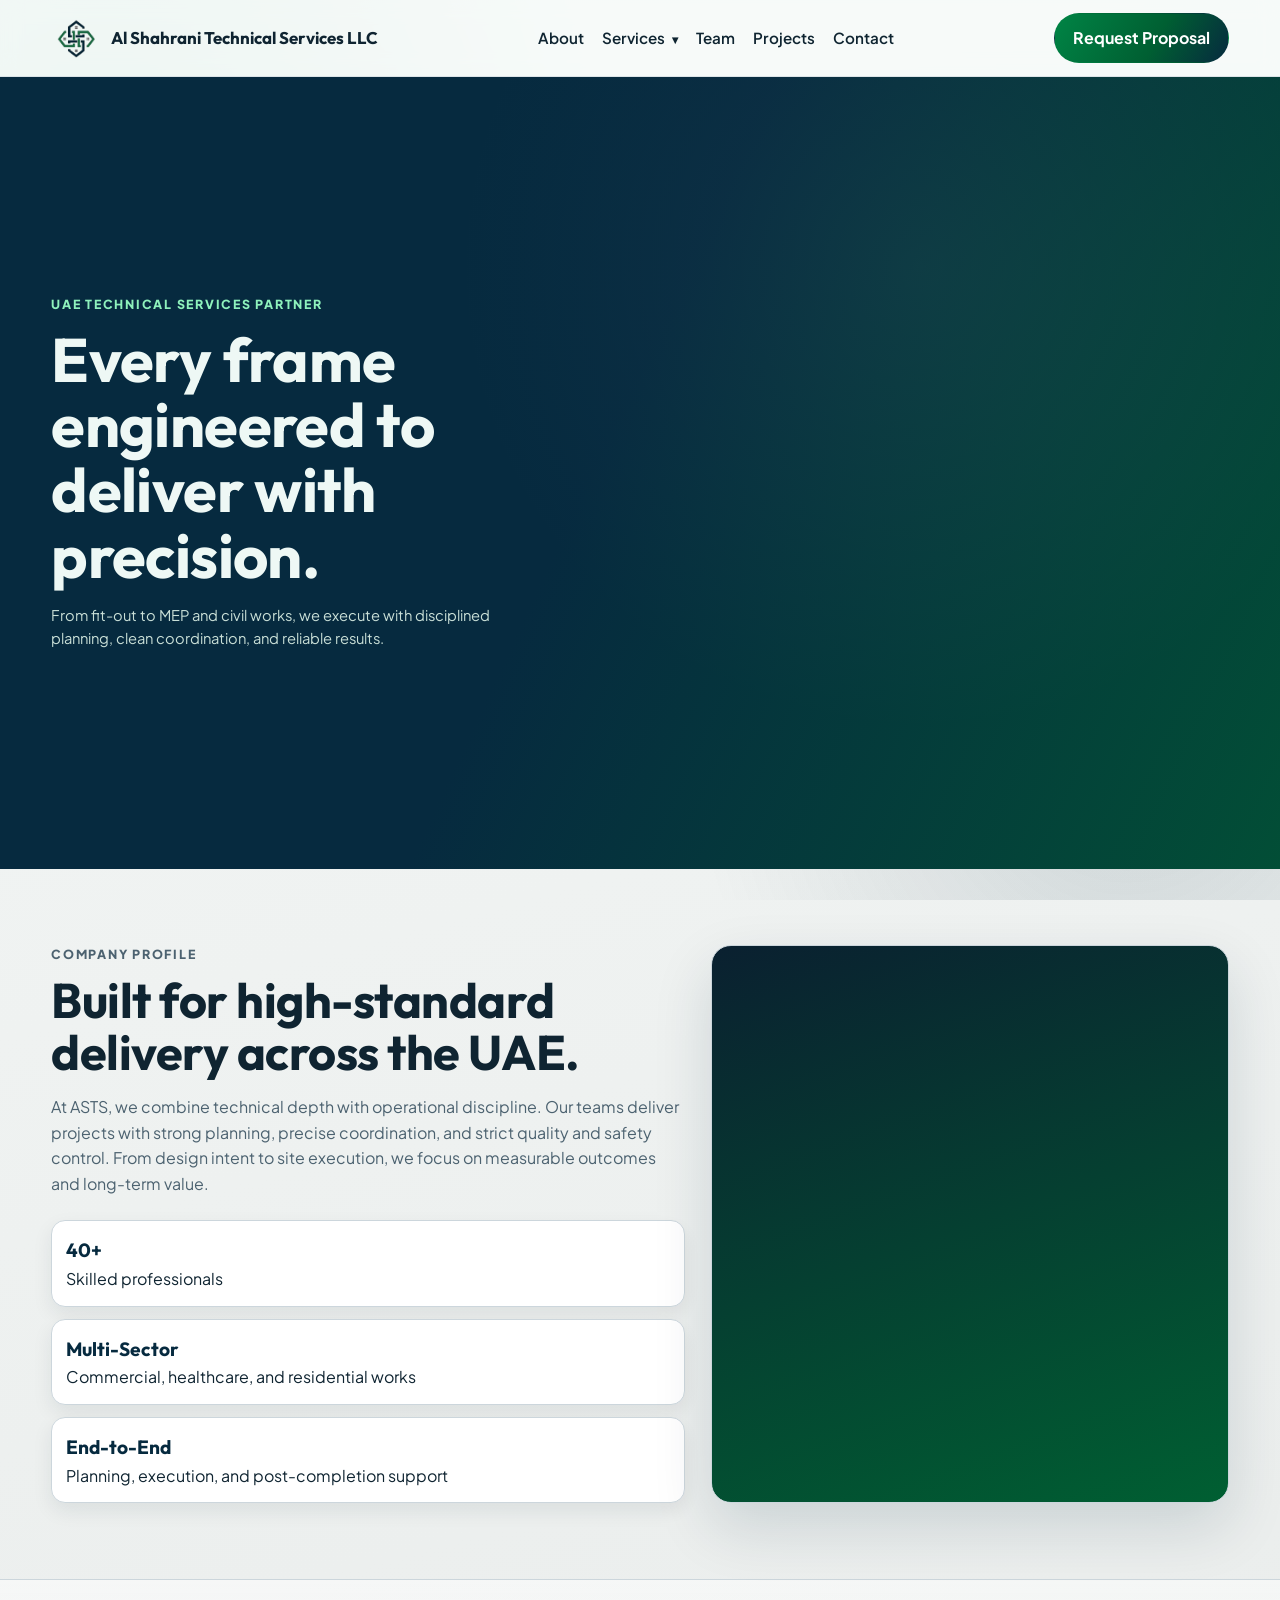
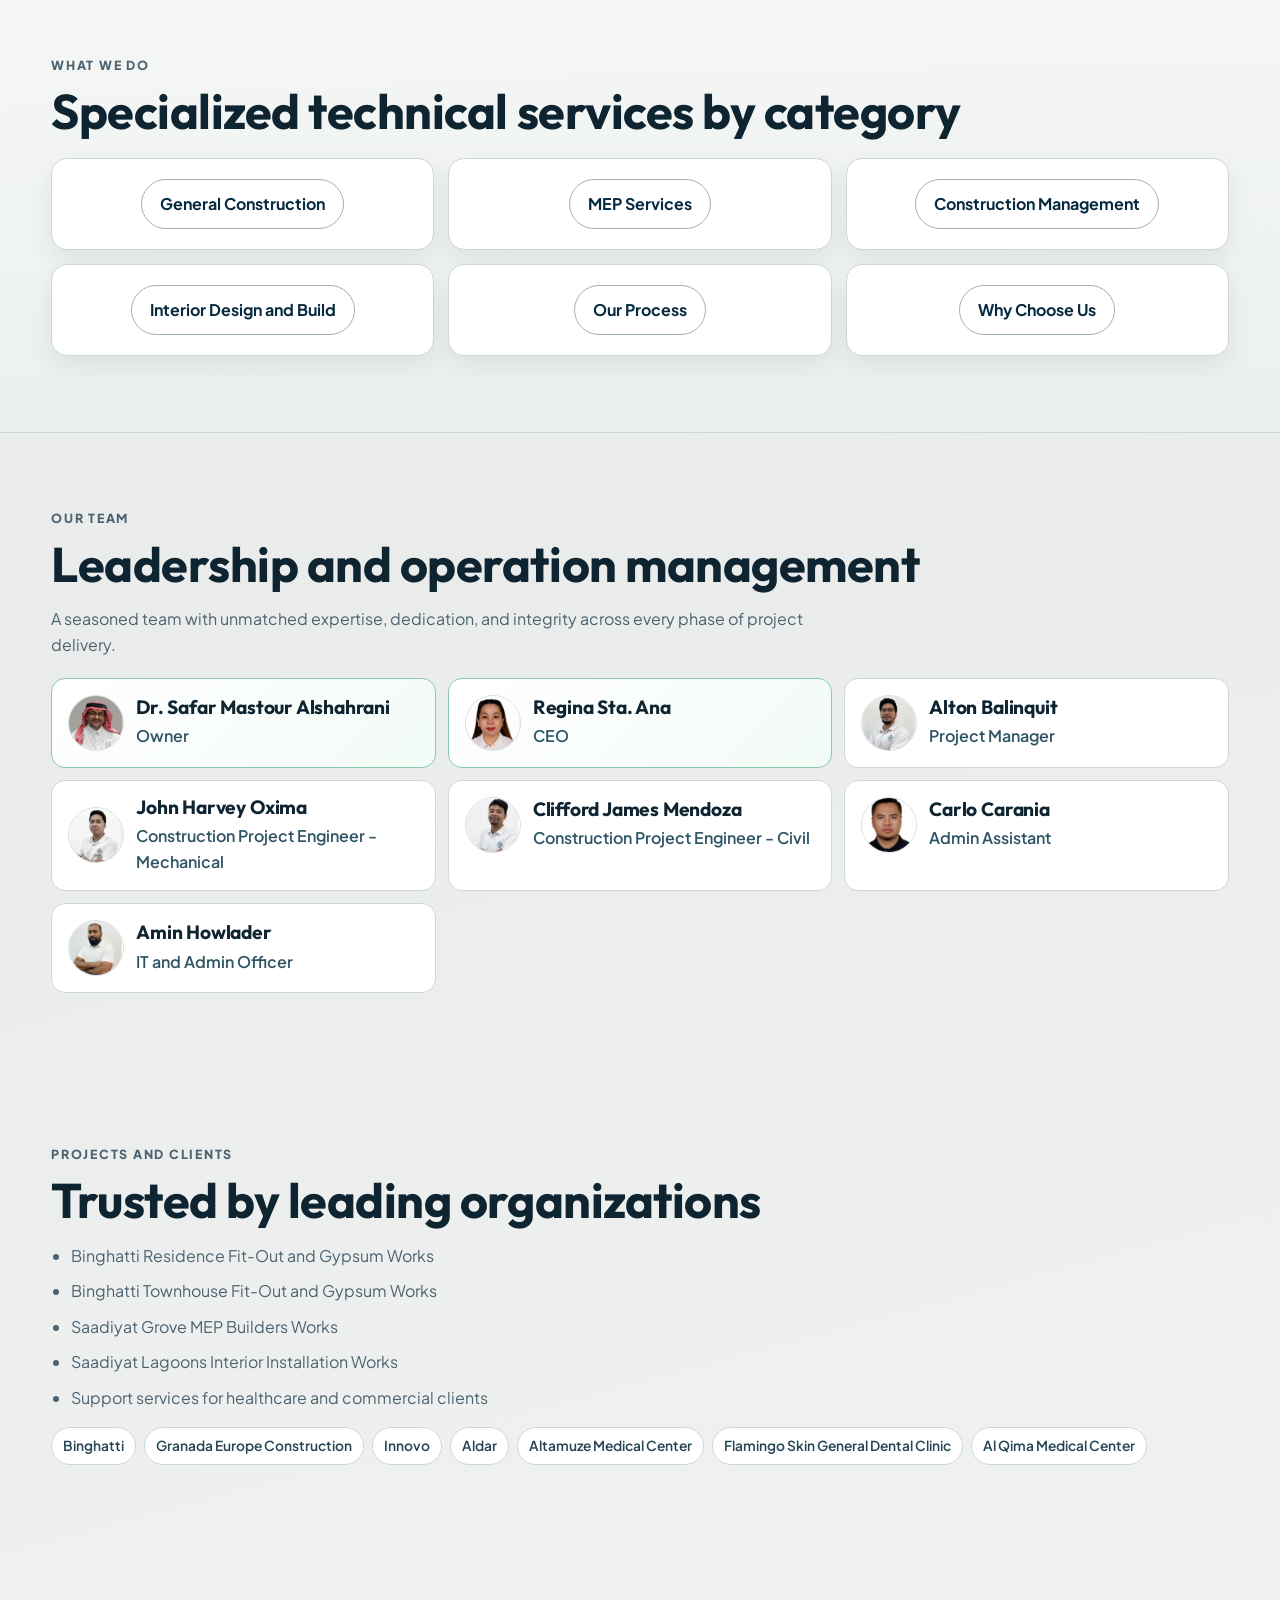
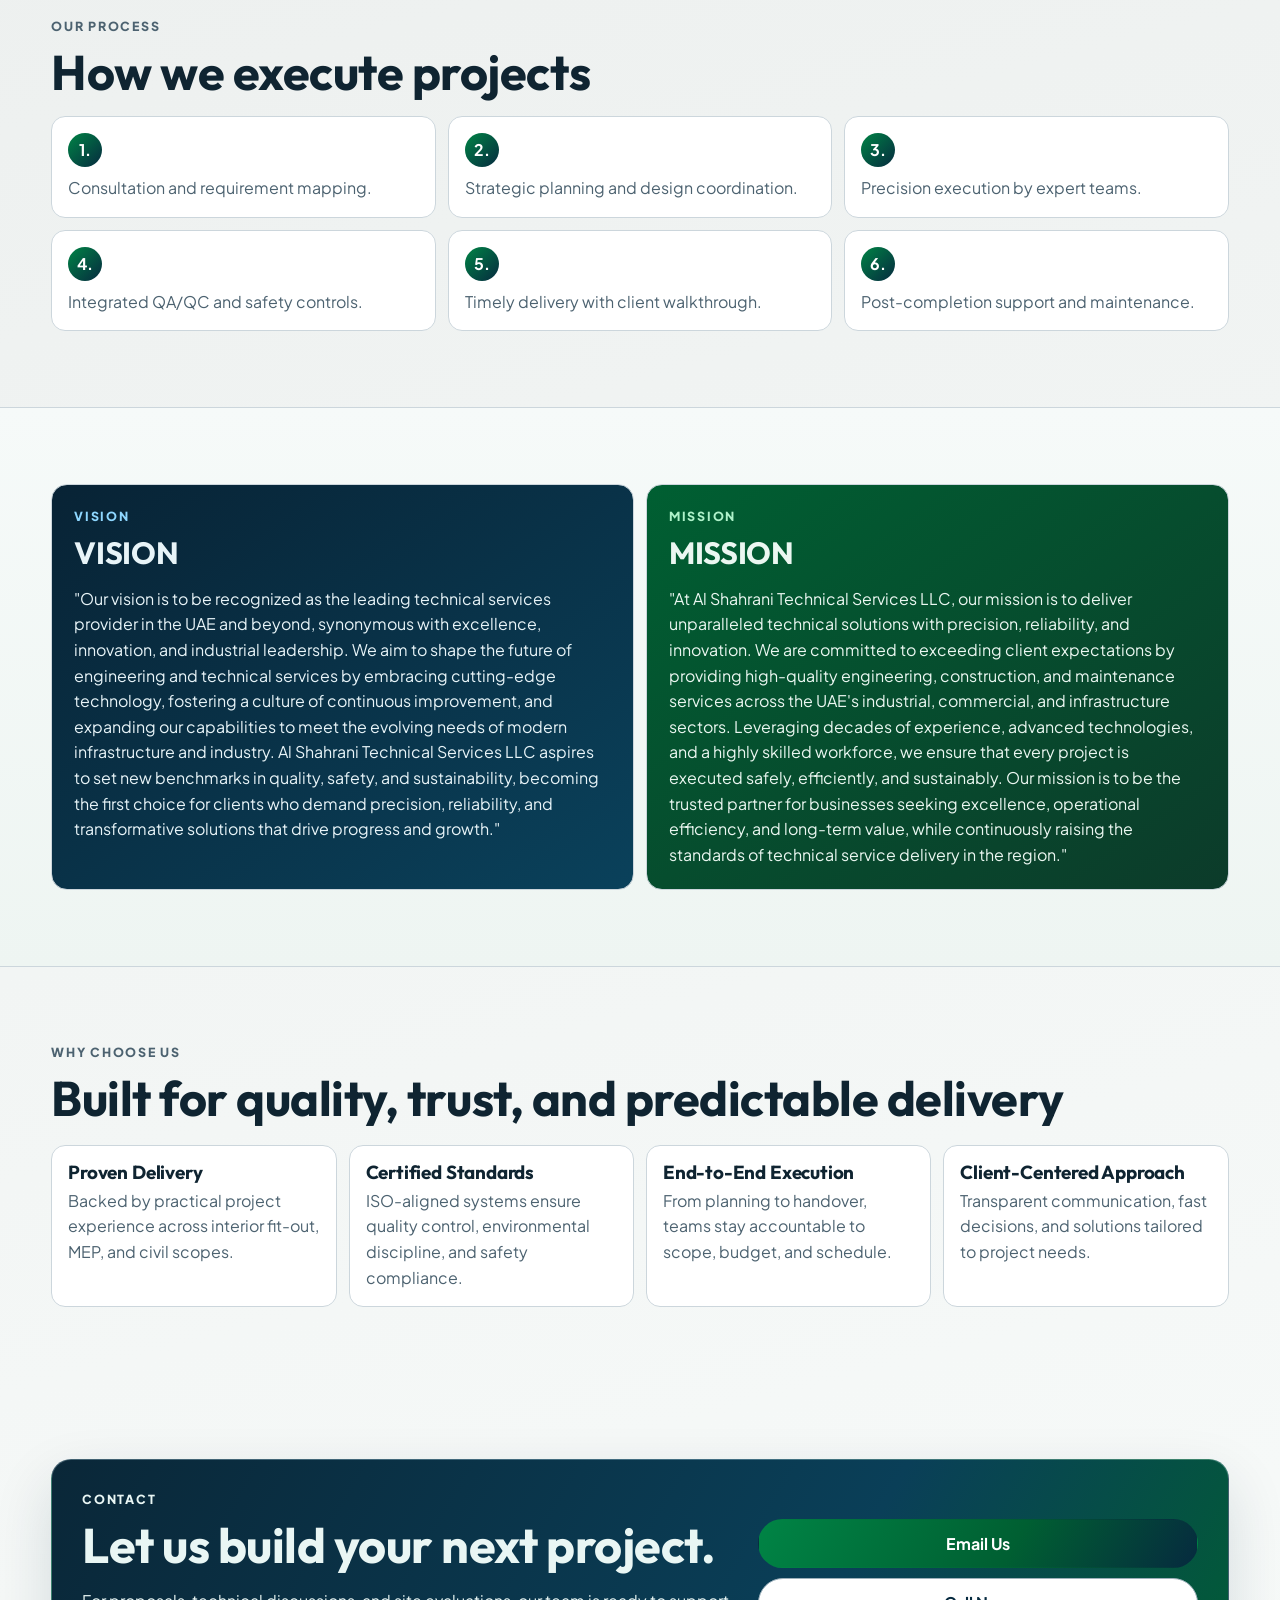
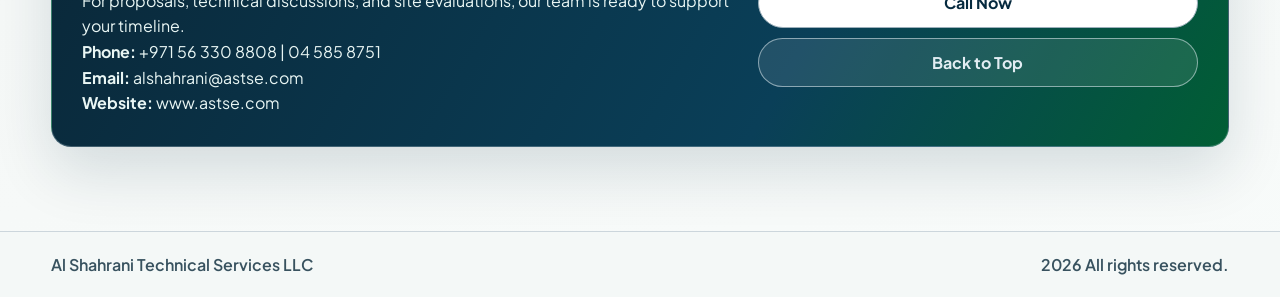
==== commit 8e354d93: "Add services arrow indicator and improve mobile dropdown tap handling" ====
--- a/index.html
+++ b/index.html
@@ -8,7 +8,7 @@
     <link rel="preconnect" href="https://fonts.googleapis.com">
     <link rel="preconnect" href="https://fonts.gstatic.com" crossorigin>
     <link href="https://fonts.googleapis.com/css2?family=Outfit:wght@400;500;600;700;800&family=Plus+Jakarta+Sans:wght@400;500;600;700&display=swap" rel="stylesheet">
-    <link rel="stylesheet" href="styles.css?v=asts-pro-1">
+    <link rel="stylesheet" href="styles.css?v=asts-pro-4">
 </head>
 <body>
     <div class="site-bg" aria-hidden="true"></div>
@@ -21,7 +21,20 @@
             </a>
             <nav class="nav-links" aria-label="Primary">
                 <a href="#about">About</a>
-                <a href="#services">Services</a>
+                <div class="services-menu">
+                    <button class="services-trigger" type="button" aria-expanded="false" aria-controls="services-flyout">
+                        Services
+                    </button>
+                    <div class="services-flyout" id="services-flyout" role="menu">
+                        <a href="#services" role="menuitem">Services Overview</a>
+                        <a href="service-details.html?tab=general-construction" role="menuitem">General Construction</a>
+                        <a href="service-details.html?tab=mep-services" role="menuitem">MEP Services</a>
+                        <a href="service-details.html?tab=construction-management" role="menuitem">Construction Management</a>
+                        <a href="service-details.html?tab=interior-design-build" role="menuitem">Interior Design and Build</a>
+                        <a href="service-details.html?tab=our-process" role="menuitem">Our Process</a>
+                        <a href="service-details.html?tab=why-choose-us" role="menuitem">Why Choose Us</a>
+                    </div>
+                </div>
                 <a href="#team">Team</a>
                 <a href="#projects">Projects</a>
                 <a href="#contact">Contact</a>
@@ -287,6 +300,70 @@
             heroVideo.autoplay = true;
             heroVideo.play().catch(() => {});
         }
+
+        const servicesMenu = document.querySelector(".services-menu");
+        const servicesTrigger = document.querySelector(".services-trigger");
+        const servicesFlyout = document.getElementById("services-flyout");
+
+        if (servicesMenu && servicesTrigger && servicesFlyout) {
+            const placeServicesFlyout = () => {
+                if (!window.matchMedia("(max-width: 700px)").matches) {
+                    servicesFlyout.style.top = "";
+                    servicesFlyout.style.left = "";
+                    return;
+                }
+
+                const rect = servicesTrigger.getBoundingClientRect();
+                const flyoutWidth = Math.min(window.innerWidth * 0.9, 320);
+                const center = rect.left + rect.width / 2;
+                const minCenter = flyoutWidth / 2 + 8;
+                const maxCenter = window.innerWidth - flyoutWidth / 2 - 8;
+                const clampedCenter = Math.max(minCenter, Math.min(center, maxCenter));
+
+                servicesFlyout.style.left = `${clampedCenter}px`;
+                servicesFlyout.style.top = `${rect.bottom + 8}px`;
+            };
+
+            const closeServicesMenu = () => {
+                servicesMenu.classList.remove("is-open");
+                servicesTrigger.setAttribute("aria-expanded", "false");
+            };
+
+            const toggleServicesMenu = (event) => {
+                if (event) {
+                    event.preventDefault();
+                    event.stopPropagation();
+                }
+                const isOpen = servicesMenu.classList.toggle("is-open");
+                servicesTrigger.setAttribute("aria-expanded", isOpen ? "true" : "false");
+                if (isOpen) placeServicesFlyout();
+            };
+
+            servicesTrigger.addEventListener("click", toggleServicesMenu);
+            servicesTrigger.addEventListener("touchend", toggleServicesMenu, { passive: false });
+
+            document.addEventListener("click", (event) => {
+                if (!servicesMenu.contains(event.target)) {
+                    closeServicesMenu();
+                }
+            });
+
+            document.addEventListener("keydown", (event) => {
+                if (event.key === "Escape") {
+                    closeServicesMenu();
+                }
+            });
+
+            servicesFlyout.querySelectorAll("a").forEach((link) => {
+                link.addEventListener("click", () => closeServicesMenu());
+            });
+
+            window.addEventListener("resize", () => {
+                if (servicesMenu.classList.contains("is-open")) {
+                    placeServicesFlyout();
+                }
+            });
+        }
     </script>
 </body>
 </html>
--- a/styles.css
+++ b/styles.css
@@ -94,6 +94,66 @@
     font-size: 0.95rem;
 }
 
+.services-menu {
+    position: relative;
+}
+
+.services-trigger {
+    border: 0;
+    background: transparent;
+    color: var(--ink);
+    font-weight: 600;
+    font-size: 0.95rem;
+    font-family: inherit;
+    cursor: pointer;
+    padding: 0;
+}
+
+.services-trigger::after {
+    content: " \25BE";
+    font-size: 0.78em;
+    margin-left: 4px;
+}
+
+.services-menu.is-open .services-trigger::after {
+    content: " \25B4";
+}
+
+.services-flyout {
+    position: absolute;
+    top: calc(100% + 12px);
+    left: 0;
+    min-width: 280px;
+    max-width: min(92vw, 340px);
+    background: #fff;
+    border: 1px solid var(--line);
+    border-radius: 12px;
+    box-shadow: 0 16px 36px rgba(6, 42, 63, 0.16);
+    padding: 10px;
+    display: none;
+    gap: 4px;
+    z-index: 60;
+}
+
+.services-menu.is-open .services-flyout {
+    display: grid;
+}
+
+.services-flyout a {
+    display: block;
+    text-decoration: none;
+    color: #294758;
+    font-size: 0.92rem;
+    font-weight: 600;
+    padding: 8px 10px;
+    border-radius: 8px;
+}
+
+.services-flyout a:hover {
+    background: #f2f7f9;
+    color: var(--navy);
+}
+
 .btn {
     text-decoration: none;
     border-radius: 9999px;
@@ -697,7 +757,7 @@
     .nav-links {
         order: 3;
         width: 100%;
-        overflow-x: auto;
+        overflow: visible;
         padding-bottom: 6px;
     }
 
@@ -724,7 +784,8 @@
     }
 
     .nav {
-        gap: 10px;
+        gap: 8px;
+        align-items: stretch;
     }
 
     .brand {
@@ -738,22 +799,61 @@
     }
 
     .nav-links {
+        display: flex !important;
         order: 2;
         width: 100%;
+        justify-content: flex-start;
+        flex-wrap: nowrap;
+        gap: 8px;
+        overflow-x: auto;
+        overflow-y: visible;
+        padding: 2px 0 6px;
+        white-space: nowrap;
+        -webkit-overflow-scrolling: touch;
+    }
+
+    .nav-links > a,
+    .services-trigger {
+        display: inline-flex;
+        align-items: center;
         justify-content: center;
-        flex-wrap: wrap;
-        gap: 8px 14px;
-        overflow: visible;
-        padding-bottom: 0;
-    }
-
-    .nav-links a {
         font-size: 0.9rem;
+        padding: 7px 10px;
+        border: 1px solid rgba(157, 176, 187, 0.75);
+        border-radius: 999px;
+        background: #fff;
+        line-height: 1.1;
+        flex: 0 0 auto;
+    }
+
+    .services-menu {
+        flex: 0 0 auto;
+    }
+
+    .services-flyout {
+        position: fixed;
+        left: 50%;
+        top: 112px;
+        min-width: 0;
+        width: min(90vw, 320px);
+        max-height: 65vh;
+        overflow: auto;
+        transform: translateX(-50%);
+    }
+
+    .services-flyout a {
+        border: 0;
+        background: transparent;
+        padding: 8px 10px;
+        font-size: 0.92rem;
     }
 
     .header .btn {
         order: 3;
-        width: 100%;
+        width: auto;
+        align-self: center;
+        padding: 10px 14px;
+        font-size: 0.88rem;
     }
 
     .section {
@@ -807,13 +907,23 @@
     }
 
     .brand-text {
-        font-size: 0.95rem;
+        display: none;
     }
 }
 
 @media (max-width: 480px) {
-    .brand-text {
-        display: none;
+    .nav-links {
+        gap: 6px;
+    }
+
+    .nav-links > a,
+    .services-trigger {
+        font-size: 0.84rem;
+        padding: 6px 9px;
+    }
+
+    .header .btn {
+        width: 100%;
     }
 
     .footer-wrap {
